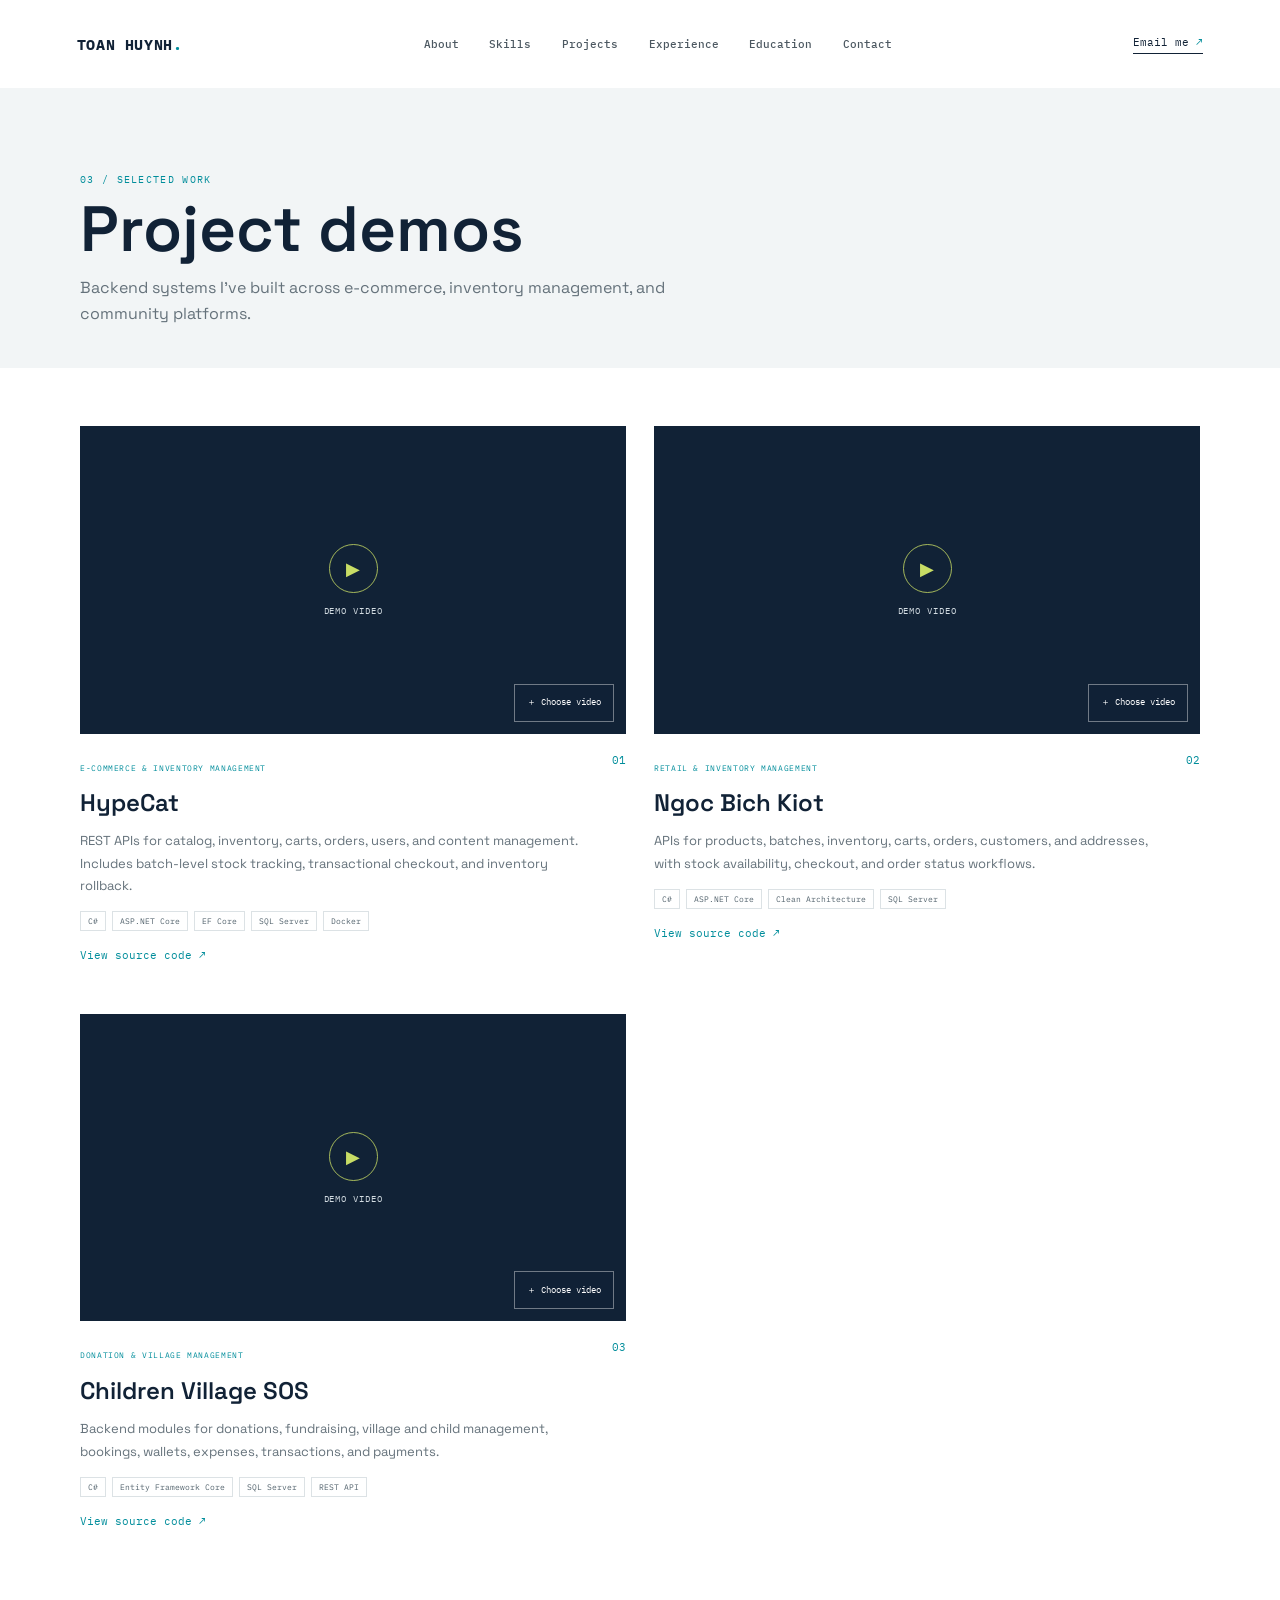
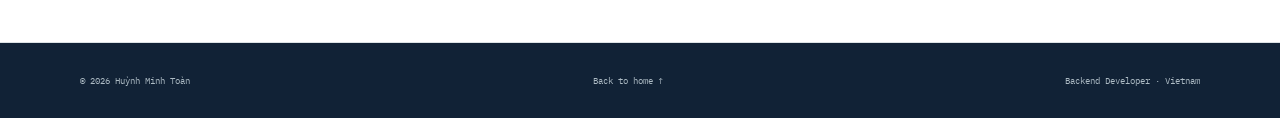
==== projects.html @ 3017d1a8 "Publish portfolio website" ====
<!doctype html>
<html lang="en">
<head>
  <meta charset="UTF-8" />
  <meta name="viewport" content="width=device-width, initial-scale=1.0" />
  <meta name="description" content="Pet projects and video demos by Huỳnh Minh Toàn, Junior Backend Developer." />
  <title>Projects | Huỳnh Minh Toàn</title>
  <link rel="preconnect" href="https://fonts.googleapis.com" />
  <link rel="preconnect" href="https://fonts.gstatic.com" crossorigin />
  <link href="https://fonts.googleapis.com/css2?family=IBM+Plex+Mono:wght@400;500;600&family=Space+Grotesk:wght@400;500;600;700&display=swap" rel="stylesheet" />
  <link rel="stylesheet" href="reference.css" />
</head>
<body>
  <div class="site-shell profile-site">
    <header class="topbar" id="top">
      <a class="brand" href="index.html" aria-label="Huỳnh Minh Toàn, home">TOAN HUYNH<span class="brand-dot">.</span></a>
      <nav class="main-nav" aria-label="Main navigation">
        <a href="index.html#about">About</a>
        <a href="index.html#skills">Skills</a>
        <a href="index.html#projects">Projects</a>
        <a href="index.html#experience">Experience</a>
        <a href="index.html#education">Education</a>
        <a href="index.html#contact">Contact</a>
      </nav>
      <a class="nav-cta" href="mailto:toanhuynh080702@gmail.com">Email me <span aria-hidden="true">↗</span></a>
      <button class="menu-toggle" type="button" aria-label="Open navigation" aria-expanded="false">Menu</button>
    </header>

    <main class="projects-main">
      <section class="projects-intro content-section" aria-labelledby="projects-title">
        <p class="section-kicker">03 / SELECTED WORK</p>
        <h1 id="projects-title">Project demos</h1>
        <p>Backend systems I've built across e-commerce, inventory management, and community platforms.</p>
      </section>

      <section class="projects-grid content-section" aria-label="Project demos">
        <article class="demo-card" id="hypecat">
          <div class="video-frame">
            <video controls playsinline preload="metadata" aria-label="HypeCat project demo video"></video>
            <div class="video-empty"><strong>▶</strong><span>DEMO VIDEO</span></div>
            <label class="video-upload">＋ Choose video<input type="file" accept="video/*" aria-label="Choose a demo video for HypeCat" /></label>
          </div>
          <div class="demo-meta"><div><span class="project-type">E-COMMERCE & INVENTORY MANAGEMENT</span><h2>HypeCat</h2><p>REST APIs for catalog, inventory, carts, orders, users, and content management. Includes batch-level stock tracking, transactional checkout, and inventory rollback.</p><div class="demo-tags"><span>C#</span><span>ASP.NET Core</span><span>EF Core</span><span>SQL Server</span><span>Docker</span></div><a class="repo-link" href="https://github.com/HypeCat-3ConMeo/hypecat-3conmeo_BE" target="_blank" rel="noreferrer">View source code ↗</a></div><span class="demo-index">01</span></div>
        </article>
        <article class="demo-card" id="ngoc-bich-kiot">
          <div class="video-frame">
            <video controls playsinline preload="metadata" aria-label="Ngoc Bich Kiot project demo video"></video>
            <div class="video-empty"><strong>▶</strong><span>DEMO VIDEO</span></div>
            <label class="video-upload">＋ Choose video<input type="file" accept="video/*" aria-label="Choose a demo video for Ngoc Bich Kiot" /></label>
          </div>
          <div class="demo-meta"><div><span class="project-type">RETAIL & INVENTORY MANAGEMENT</span><h2>Ngoc Bich Kiot</h2><p>APIs for products, batches, inventory, carts, orders, customers, and addresses, with stock availability, checkout, and order status workflows.</p><div class="demo-tags"><span>C#</span><span>ASP.NET Core</span><span>Clean Architecture</span><span>SQL Server</span></div><a class="repo-link" href="https://github.com/Ngoc-Bich-Kiot/NgocBichBE" target="_blank" rel="noreferrer">View source code ↗</a></div><span class="demo-index">02</span></div>
        </article>
        <article class="demo-card" id="children-village-sos">
          <div class="video-frame">
            <video controls playsinline preload="metadata" aria-label="Children Village SOS project demo video"></video>
            <div class="video-empty"><strong>▶</strong><span>DEMO VIDEO</span></div>
            <label class="video-upload">＋ Choose video<input type="file" accept="video/*" aria-label="Choose a demo video for Children Village SOS" /></label>
          </div>
          <div class="demo-meta"><div><span class="project-type">DONATION & VILLAGE MANAGEMENT</span><h2>Children Village SOS</h2><p>Backend modules for donations, fundraising, village and child management, bookings, wallets, expenses, transactions, and payments.</p><div class="demo-tags"><span>C#</span><span>Entity Framework Core</span><span>SQL Server</span><span>REST API</span></div><a class="repo-link" href="https://github.com/mtoan87/childrenVillageSOS" target="_blank" rel="noreferrer">View source code ↗</a></div><span class="demo-index">03</span></div>
        </article>
      </section>
    </main>

    <footer class="footer"><span>© 2026 Huỳnh Minh Toàn</span><a href="index.html">Back to home ↑</a><span>Backend Developer · Vietnam</span></footer>
  </div>
  <script src="script.js"></script>
</body>
</html>
---- reference.css ----
:root {
  color-scheme: light;
  --navy: #112236;
  --navy-soft: #1c3852;
  --ink: #202a32;
  --muted: #65727b;
  --paper: #ffffff;
  --canvas: #f2f5f6;
  --line: #dce2e5;
  --teal: #008d9b;
  --lime: #c8dd65;
  --coral: #e57b5c;
  --mono: "IBM Plex Mono", monospace;
  --display: "Space Grotesk", sans-serif;
}

* { box-sizing: border-box; }
html { scroll-behavior: smooth; scroll-padding-top: 88px; }
body { margin: 0; color: var(--ink); background: var(--paper); font: 16px/1.6 var(--display); }
a { color: inherit; text-decoration: none; }
button, input { font: inherit; }
.site-shell.profile-site { width: 100%; max-width: none; margin: 0; overflow: clip; background: var(--paper); }
.profile-site .topbar { position: relative; inset: auto; z-index: 5; width: 100%; min-height: 88px; padding: 0 max(6vw, calc((100% - 1200px) / 2)); display: flex; align-items: center; justify-content: space-between; gap: 25px; border: 0; background: var(--paper); }
.profile-site .brand { color: var(--navy); font: 700 15px var(--mono); letter-spacing: .04em; white-space: nowrap; }
.brand-dot { color: var(--teal); }
.profile-site .main-nav { display: flex; align-items: center; justify-content: center; gap: clamp(15px, 2.4vw, 34px); margin: 0 auto; }
.profile-site .main-nav a { color: #4c5861; font: 500 11px var(--mono); transition: color .2s ease; }
.profile-site .main-nav a:hover, .profile-site .main-nav a[aria-current="page"] { color: var(--teal); }
.profile-site .nav-cta { padding-bottom: 4px; border-bottom: 1px solid var(--navy); color: var(--navy); font: 11px var(--mono); white-space: nowrap; }
.profile-site .nav-cta span { color: var(--teal); }
.profile-site .menu-toggle { display: none; color: var(--navy); border: 1px solid var(--line); background: var(--paper); padding: 8px 12px; font: 11px var(--mono); cursor: pointer; }
.profile-hero { min-height: 468px; padding: 94px 24px 78px; display: flex; flex-direction: column; align-items: center; justify-content: center; text-align: center; color: var(--paper); background: var(--navy); }
.hero-label, .section-kicker, .project-type { margin: 0; color: var(--teal); font: 10px var(--mono); letter-spacing: .13em; text-transform: uppercase; }
.hero-label { display: flex; align-items: center; gap: 12px; color: #b9c8d3; }
.hero-label span { width: 32px; height: 1px; background: var(--lime); }
.profile-hero h1 { margin: 19px 0 8px; font: 600 clamp(2.6rem, 6.2vw, 5.1rem)/1.08 var(--display); letter-spacing: 0; }
.hero-role { margin: 0; color: #d2dbe1; font-size: 18px; }
.hero-links { display: flex; flex-wrap: wrap; justify-content: center; gap: 28px; margin-top: 29px; }
.hero-links a { display: inline-flex; align-items: center; gap: 8px; color: var(--lime); font: 12px var(--mono); }
.hero-links a span { color: var(--paper); }
.content-section { padding: 96px max(6vw, calc((100% - 1120px) / 2)); }
.section-intro { margin-bottom: 35px; }
.section-kicker { margin-bottom: 10px; }
.section-intro h2, .section-heading h2 { margin: 0; color: var(--navy); font-size: clamp(2rem, 4vw, 3.25rem); line-height: 1.1; font-weight: 600; letter-spacing: 0; }
.about-layout { display: grid; grid-template-columns: minmax(220px, .72fr) 1.6fr; gap: clamp(38px, 8vw, 110px); align-items: center; }
.profile-stamp { position: relative; min-height: 285px; padding: 22px; display: flex; flex-direction: column; justify-content: space-between; overflow: hidden; color: var(--paper); background: var(--navy-soft); isolation: isolate; }
.profile-stamp::before, .profile-stamp::after { position: absolute; z-index: -1; content: ""; border: 1px solid rgba(255,255,255,.2); transform: rotate(34deg); }
.profile-stamp::before { top: -52px; right: -42px; width: 220px; height: 330px; }
.profile-stamp::after { right: 24px; bottom: -100px; width: 140px; height: 270px; border-color: rgba(200,221,101,.52); }
.profile-stamp > span, .profile-stamp small { font: 9px/1.6 var(--mono); letter-spacing: .12em; }
.profile-stamp strong { color: var(--lime); font: 600 clamp(5rem, 9vw, 8.3rem)/1 var(--display); letter-spacing: 0; }
.profile-stamp small { color: #c0cbd3; }
.about-copy p { max-width: 700px; margin: 0 0 17px; color: #56636c; }
.about-copy .lead { color: var(--ink); font-size: clamp(1.15rem, 2.2vw, 1.5rem); line-height: 1.5; }
.profile-stats { display: grid; grid-template-columns: repeat(4, 1fr); padding: 28px max(6vw, calc((100% - 1120px) / 2)); border-top: 1px solid var(--line); border-bottom: 1px solid var(--line); background: var(--canvas); }
.profile-stats > div { min-height: 78px; display: grid; align-content: center; gap: 5px; padding-left: 25px; border-left: 1px solid #cbd4d8; }
.profile-stats > div:first-child { padding-left: 0; border-left: 0; }
.profile-stats strong { color: var(--navy); font: 600 23px var(--display); }
.profile-stats span { color: var(--muted); font: 9px var(--mono); text-transform: uppercase; letter-spacing: .04em; }
.skills-section { background: var(--paper); }
.skill-groups { border-top: 1px solid var(--line); }
.skill-groups article { display: grid; grid-template-columns: 58px minmax(150px, .6fr) 1.4fr; gap: 18px; align-items: baseline; padding: 19px 0; border-bottom: 1px solid var(--line); }
.skill-groups article > span { color: var(--teal); font: 10px var(--mono); }
.skill-groups h3 { margin: 0; color: var(--navy); font-size: 16px; font-weight: 600; }
.skill-groups p { margin: 0; color: var(--muted); font-size: 14px; }
.projects-section { background: var(--canvas); }
.section-heading { display: flex; align-items: end; justify-content: space-between; gap: 25px; margin-bottom: 35px; }
.section-link, .project-links a, .repo-link, .education-entry a { color: var(--teal); font: 11px var(--mono); }
.section-link span { padding-left: 9px; }
.portfolio-grid { display: grid; grid-template-columns: repeat(3, minmax(0, 1fr)); gap: 22px; align-items: stretch; }
.portfolio-card { min-width: 0; background: var(--paper); }
.project-art { position: relative; min-height: 190px; aspect-ratio: 1.65; padding: 19px; display: flex; flex-direction: column; align-items: flex-start; justify-content: space-between; overflow: hidden; color: var(--paper); background: var(--navy); isolation: isolate; }
.project-art::before, .project-art::after { position: absolute; z-index: -1; content: ""; border: 1px solid rgba(255,255,255,.25); transform: rotate(-29deg); }
.project-art::before { top: -90px; right: -5px; width: 120px; height: 350px; }
.project-art::after { right: 24%; bottom: -145px; width: 100px; height: 280px; border-color: rgba(200,221,101,.65); }
.art-kiot { background: #26515c; }.art-kiot::after { border-color: rgba(255,255,255,.5); transform: rotate(26deg); }.art-sos { background: #514744; }.art-sos::after { border-color: rgba(229,123,92,.85); }
.project-art span, .project-art small { font: 8px var(--mono); letter-spacing: .1em; }
.project-art strong { max-width: 95%; font: 600 clamp(1.45rem, 2.5vw, 2.25rem)/1 var(--display); }
.portfolio-copy { padding: 22px 20px 20px; }
.project-type { color: var(--teal); font-size: 8px; letter-spacing: .08em; }
.portfolio-copy h3 { margin: 8px 0; color: var(--navy); font-size: 21px; line-height: 1.2; }
.portfolio-copy > p:not(.project-type) { min-height: 95px; margin: 0; color: var(--muted); font-size: 12px; line-height: 1.65; }
.tag-list, .demo-tags { display: flex; flex-wrap: wrap; gap: 6px; margin-top: 14px; }
.tag-list span, .demo-tags span { padding: 4px 7px; border: 1px solid var(--line); color: #53636d; font: 8px var(--mono); }
.project-links { display: flex; flex-wrap: wrap; gap: 17px; margin-top: 19px; padding-top: 14px; border-top: 1px solid var(--line); }
.resume-section { background: var(--paper); }
.resume-entry { display: grid; grid-template-columns: .6fr 1.4fr; gap: 42px; padding-top: 28px; border-top: 1px solid var(--line); }
.resume-date, .education-entry > span { color: var(--teal); font: 10px/1.8 var(--mono); letter-spacing: .05em; }
.resume-entry h3, .education-entry h3 { margin: 0 0 5px; color: var(--navy); font-size: 21px; }
.resume-org { margin: 0 0 18px; color: var(--coral); font-size: 14px; }
.resume-entry ul { margin: 0; padding-left: 18px; color: #56636c; }
.resume-entry li { padding: 0 0 10px 4px; font-size: 14px; }
.education-section { background: var(--canvas); }
.education-grid { display: grid; grid-template-columns: 1fr 1fr; gap: 46px; }
.education-entry { padding-top: 22px; border-top: 1px solid #cbd4d8; }
.education-entry h3 { margin-top: 13px; }
.education-entry p { margin: 0 0 5px; color: #56636c; }
.education-entry small { color: var(--muted); font: 10px var(--mono); }
.education-entry a { display: inline-block; margin-top: 13px; }
.contact-section { display: grid; grid-template-columns: 1.2fr .8fr; gap: 55px; background: var(--navy); color: var(--paper); }
.contact-section .section-kicker { color: var(--lime); }
.contact-section h2 { margin: 0 0 18px; color: var(--paper); font-size: clamp(2.2rem, 4vw, 3.8rem); line-height: 1.08; font-weight: 600; }
.contact-section h2 em { color: var(--lime); font-style: normal; }
.contact-section > div:first-child > p:last-child { color: #c2cdd4; }
.contact-details { display: flex; flex-direction: column; justify-content: center; align-items: flex-start; gap: 16px; }
.contact-details a { color: var(--paper); font: 12px var(--mono); overflow-wrap: anywhere; }
.contact-details a span { padding-left: 8px; color: var(--lime); }
.contact-details p { margin: 8px 0 0; color: #a8b8c2; font: 10px var(--mono); }
.profile-site .footer { min-height: 76px; display: flex; align-items: center; justify-content: space-between; gap: 18px; padding: 20px max(6vw, calc((100% - 1120px) / 2)); border-top: 1px solid rgba(255,255,255,.15); background: var(--navy); color: #adbbc4; font: 9px var(--mono); }
.profile-site .footer a:hover { color: var(--lime); }
.projects-main { padding: 0; background: var(--paper); }
.projects-intro { padding-top: 85px; padding-bottom: 42px; background: var(--canvas); }
.projects-intro h1 { margin: 8px 0 12px; color: var(--navy); font-size: clamp(2.7rem, 5vw, 4.5rem); line-height: 1.05; font-weight: 600; }
.projects-intro > p:last-child { max-width: 620px; margin: 0; color: var(--muted); }
.projects-grid { display: grid; grid-template-columns: repeat(2, minmax(0, 1fr)); gap: 48px 28px; padding-top: 58px; padding-bottom: 110px; }
.demo-card { min-width: 0; scroll-margin-top: 30px; }
.video-frame { position: relative; width: 100%; aspect-ratio: 16 / 9; overflow: hidden; background: var(--navy); }
.video-frame video { display: none; width: 100%; height: 100%; object-fit: contain; background: #0c1722; }
.video-frame.has-video video { display: block; }
.video-empty { position: absolute; inset: 0; display: grid; place-content: center; justify-items: center; gap: 12px; color: #d3dce2; font: 9px var(--mono); letter-spacing: .1em; }
.video-empty strong { display: grid; place-items: center; width: 49px; aspect-ratio: 1; border: 1px solid rgba(200,221,101,.8); border-radius: 50%; color: var(--lime); font-size: 18px; font-weight: 400; }
.video-frame.has-video .video-empty { display: none; }
.video-upload { position: absolute; right: 12px; bottom: 12px; display: inline-flex; align-items: center; min-height: 38px; padding: 0 12px; border: 1px solid rgba(255,255,255,.4); background: rgba(17,34,54,.88); color: var(--paper); cursor: pointer; font: 9px var(--mono); }
.video-upload:hover { border-color: var(--lime); color: var(--lime); }
.video-upload input { position: absolute; width: 1px; height: 1px; opacity: 0; pointer-events: none; }
.demo-meta { display: flex; justify-content: space-between; gap: 16px; padding-top: 19px; }
.demo-meta > div { min-width: 0; }
.demo-meta h2 { margin: 6px 0 8px; color: var(--navy); font-size: 24px; font-weight: 600; }
.demo-meta p { max-width: 610px; margin: 0; color: var(--muted); font-size: 13px; line-height: 1.7; }
.demo-index { flex: 0 0 auto; color: var(--teal); font: 11px var(--mono); }
.repo-link { display: inline-block; margin-top: 17px; }
.profile-site .projects-main + .footer { border-color: var(--line); background: var(--navy); }
@media (max-width: 1000px) {
  .profile-site .topbar { padding-right: 5%; padding-left: 5%; }
  .profile-site .main-nav { gap: 16px; }
  .profile-site .main-nav a { font-size: 10px; }
  .portfolio-grid { grid-template-columns: repeat(2, minmax(0, 1fr)); }
  .portfolio-copy > p:not(.project-type) { min-height: 75px; }
}
@media (max-width: 760px) {
  .profile-site .topbar { min-height: 76px; padding: 0 6%; }
  .profile-site .main-nav { display: none; position: absolute; top: 76px; right: 0; left: 0; margin: 0; padding: 20px 6%; align-items: stretch; gap: 0; background: var(--paper); border-top: 1px solid var(--line); border-bottom: 1px solid var(--line); }
  .profile-site .main-nav.is-open { display: flex; flex-direction: column; }
  .profile-site .main-nav a { padding: 11px 0; border-bottom: 1px solid var(--line); font-size: 11px; }
  .profile-site .main-nav a:last-child { border-bottom: 0; }
  .profile-site .nav-cta { display: none; }
  .profile-site .menu-toggle { display: block; }
  .profile-hero { min-height: 420px; padding: 78px 8% 66px; }
  .hero-role { font-size: 16px; }
  .content-section { padding: 74px 7%; }
  .about-layout { grid-template-columns: minmax(130px, .65fr) 1.35fr; gap: 28px; }
  .profile-stamp { min-height: 235px; padding: 16px; }
  .profile-stamp strong { font-size: clamp(4.5rem, 12vw, 6.5rem); }
  .profile-stats { padding: 20px 7%; grid-template-columns: repeat(2, 1fr); gap: 12px 0; }
  .profile-stats > div:nth-child(3) { padding-left: 0; border-left: 0; }
  .skill-groups article { grid-template-columns: 36px 1fr; gap: 10px; }
  .skill-groups article > div { grid-column: 2; }
  .skill-groups h3 { margin-bottom: 4px; }
  .portfolio-grid { gap: 18px; }
  .project-art { min-height: 155px; }
  .resume-entry { gap: 22px; }
  .contact-section { grid-template-columns: 1fr; gap: 24px; }
  .contact-details { gap: 14px; }
  .projects-intro { padding-top: 70px; }
  .projects-grid { padding-top: 36px; }
}
@media (max-width: 560px) {
  .profile-hero { min-height: 400px; }
  .hero-label { flex-wrap: wrap; justify-content: center; font-size: 8px; }
  .profile-hero h1 { font-size: clamp(2.5rem, 11vw, 3.8rem); }
  .hero-role { max-width: 300px; font-size: 14px; }
  .hero-links { gap: 18px; }
  .hero-links a { font-size: 10px; }
  .content-section { padding: 64px 6%; }
  .about-layout { grid-template-columns: 1fr; }
  .profile-stamp { min-height: 200px; }
  .profile-stamp strong { font-size: 6rem; }
  .profile-stats { padding-right: 6%; padding-left: 6%; }
  .profile-stats > div { padding-left: 14px; }
  .profile-stats strong { font-size: 20px; }
  .profile-stats span { max-width: 135px; font-size: 8px; }
  .section-heading { align-items: flex-start; flex-direction: column; }
  .portfolio-grid, .education-grid, .projects-grid { grid-template-columns: 1fr; }
  .project-art { min-height: 190px; }
  .portfolio-copy > p:not(.project-type) { min-height: 0; }
  .resume-entry { grid-template-columns: 1fr; gap: 14px; }
  .resume-entry h3 { font-size: 19px; }
  .profile-site .footer { align-items: flex-start; flex-direction: column; gap: 8px; }
  .projects-grid { gap: 38px; }
}
@media (prefers-reduced-motion: reduce) { *, *::before, *::after { scroll-behavior: auto !important; transition-duration: .01ms !important; animation-duration: .01ms !important; animation-iteration-count: 1 !important; } }
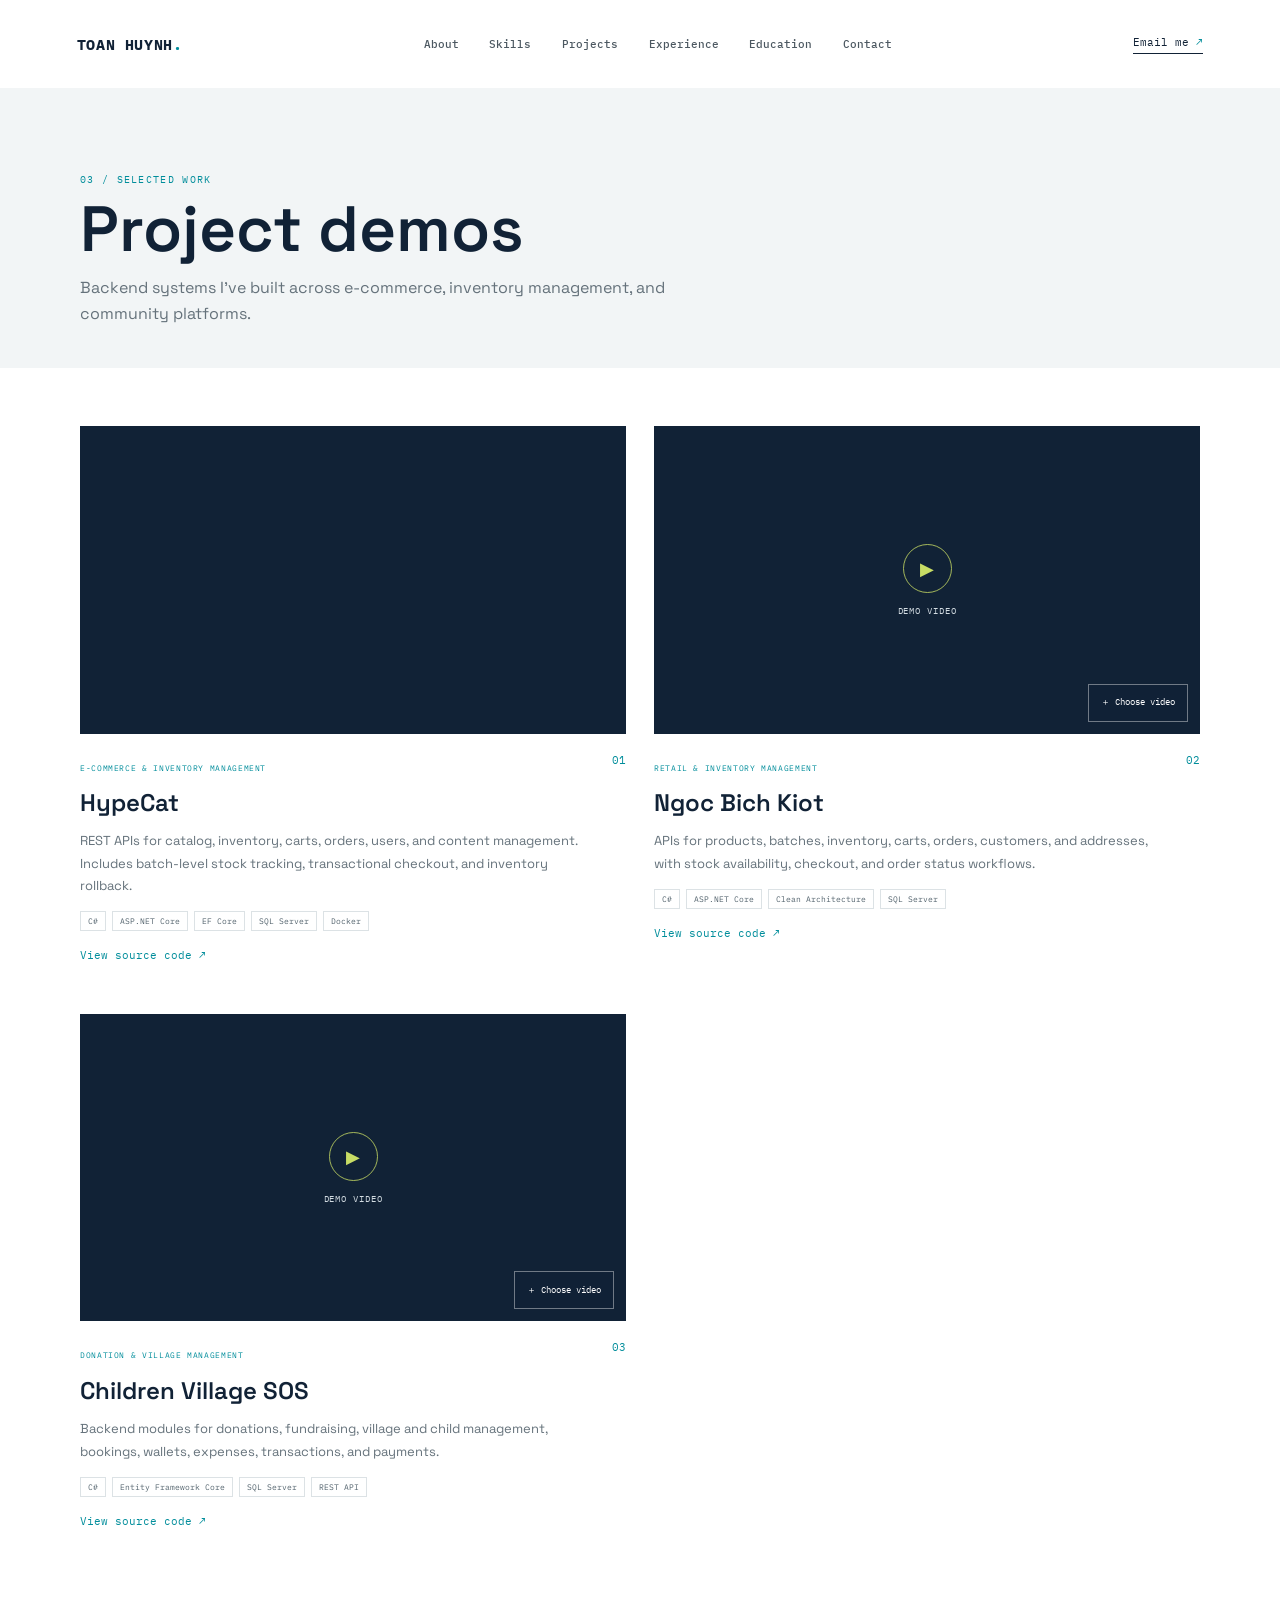
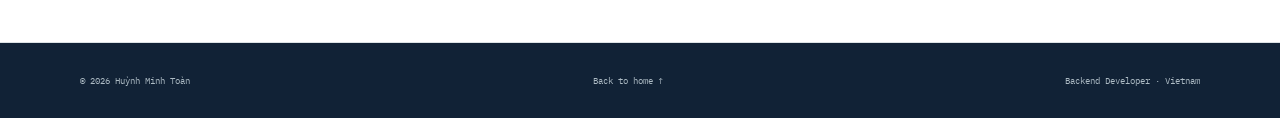
==== commit 26acf23c: "Embed HypeCat demo video" ====
--- a/projects.html
+++ b/projects.html
@@ -36,9 +36,7 @@
       <section class="projects-grid content-section" aria-label="Project demos">
         <article class="demo-card" id="hypecat">
           <div class="video-frame">
-            <video controls playsinline preload="metadata" aria-label="HypeCat project demo video"></video>
-            <div class="video-empty"><strong>▶</strong><span>DEMO VIDEO</span></div>
-            <label class="video-upload">＋ Choose video<input type="file" accept="video/*" aria-label="Choose a demo video for HypeCat" /></label>
+            <iframe src="https://www.youtube-nocookie.com/embed/yG81HQmblsE" title="HypeCat project demo video" loading="lazy" referrerpolicy="strict-origin-when-cross-origin" allow="accelerometer; autoplay; clipboard-write; encrypted-media; gyroscope; picture-in-picture; web-share" allowfullscreen></iframe>
           </div>
           <div class="demo-meta"><div><span class="project-type">E-COMMERCE & INVENTORY MANAGEMENT</span><h2>HypeCat</h2><p>REST APIs for catalog, inventory, carts, orders, users, and content management. Includes batch-level stock tracking, transactional checkout, and inventory rollback.</p><div class="demo-tags"><span>C#</span><span>ASP.NET Core</span><span>EF Core</span><span>SQL Server</span><span>Docker</span></div><a class="repo-link" href="https://github.com/HypeCat-3ConMeo/hypecat-3conmeo_BE" target="_blank" rel="noreferrer">View source code ↗</a></div><span class="demo-index">01</span></div>
         </article>
--- a/reference.css
+++ b/reference.css
@@ -116,6 +116,7 @@
 .demo-card { min-width: 0; scroll-margin-top: 30px; }
 .video-frame { position: relative; width: 100%; aspect-ratio: 16 / 9; overflow: hidden; background: var(--navy); }
 .video-frame video { display: none; width: 100%; height: 100%; object-fit: contain; background: #0c1722; }
+.video-frame iframe { display: block; width: 100%; height: 100%; border: 0; }
 .video-frame.has-video video { display: block; }
 .video-empty { position: absolute; inset: 0; display: grid; place-content: center; justify-items: center; gap: 12px; color: #d3dce2; font: 9px var(--mono); letter-spacing: .1em; }
 .video-empty strong { display: grid; place-items: center; width: 49px; aspect-ratio: 1; border: 1px solid rgba(200,221,101,.8); border-radius: 50%; color: var(--lime); font-size: 18px; font-weight: 400; }
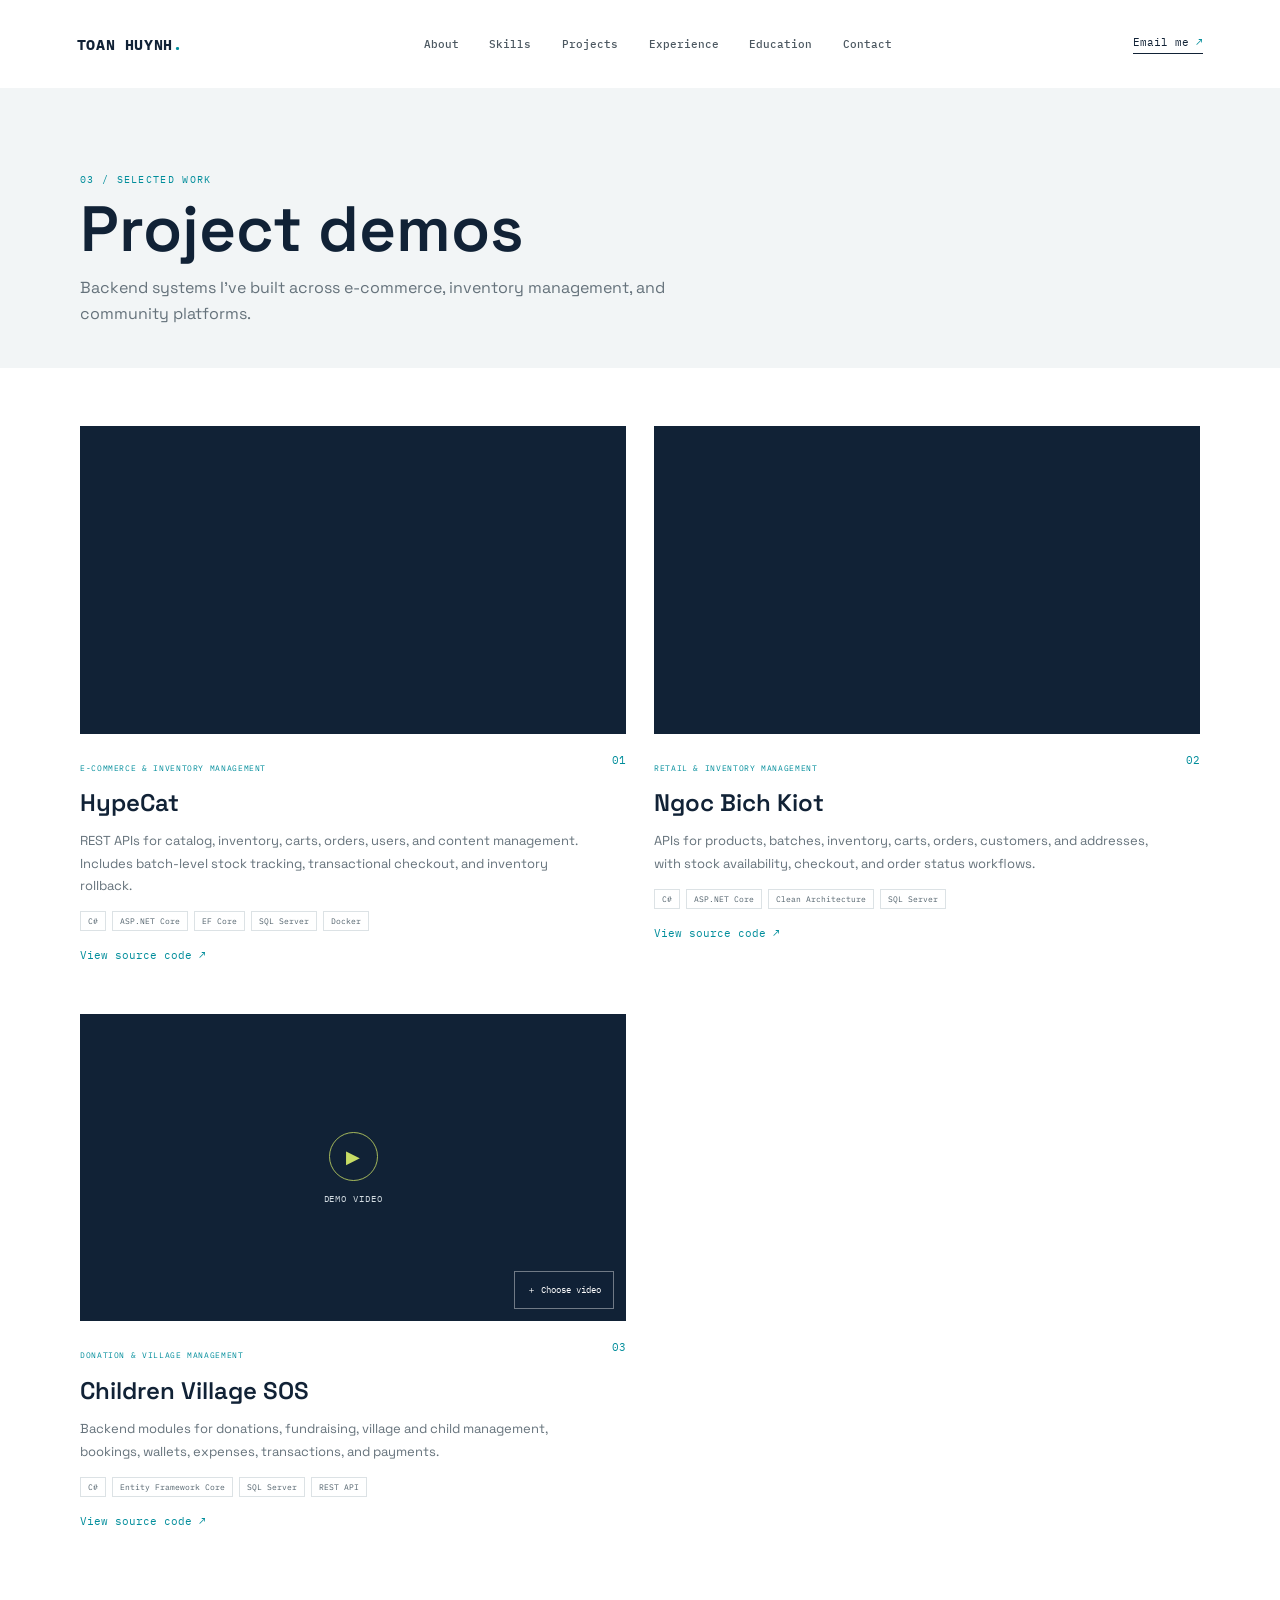
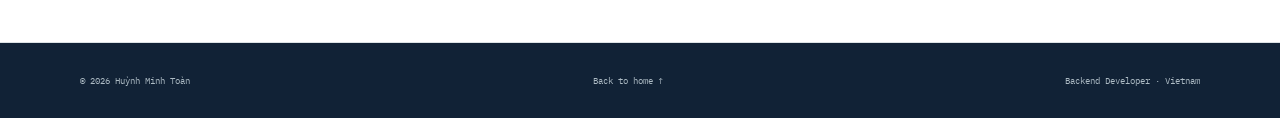
==== commit 833b6423: "Add Ngoc Bich Kiot demo video" ====
--- a/projects.html
+++ b/projects.html
@@ -42,9 +42,7 @@
         </article>
         <article class="demo-card" id="ngoc-bich-kiot">
           <div class="video-frame">
-            <video controls playsinline preload="metadata" aria-label="Ngoc Bich Kiot project demo video"></video>
-            <div class="video-empty"><strong>▶</strong><span>DEMO VIDEO</span></div>
-            <label class="video-upload">＋ Choose video<input type="file" accept="video/*" aria-label="Choose a demo video for Ngoc Bich Kiot" /></label>
+            <iframe src="https://www.youtube-nocookie.com/embed/IaTczshSAqE" title="Ngoc Bich Kiot project demo video" loading="lazy" referrerpolicy="strict-origin-when-cross-origin" allow="accelerometer; autoplay; clipboard-write; encrypted-media; gyroscope; picture-in-picture; web-share" allowfullscreen></iframe>
           </div>
           <div class="demo-meta"><div><span class="project-type">RETAIL & INVENTORY MANAGEMENT</span><h2>Ngoc Bich Kiot</h2><p>APIs for products, batches, inventory, carts, orders, customers, and addresses, with stock availability, checkout, and order status workflows.</p><div class="demo-tags"><span>C#</span><span>ASP.NET Core</span><span>Clean Architecture</span><span>SQL Server</span></div><a class="repo-link" href="https://github.com/Ngoc-Bich-Kiot/NgocBichBE" target="_blank" rel="noreferrer">View source code ↗</a></div><span class="demo-index">02</span></div>
         </article>
